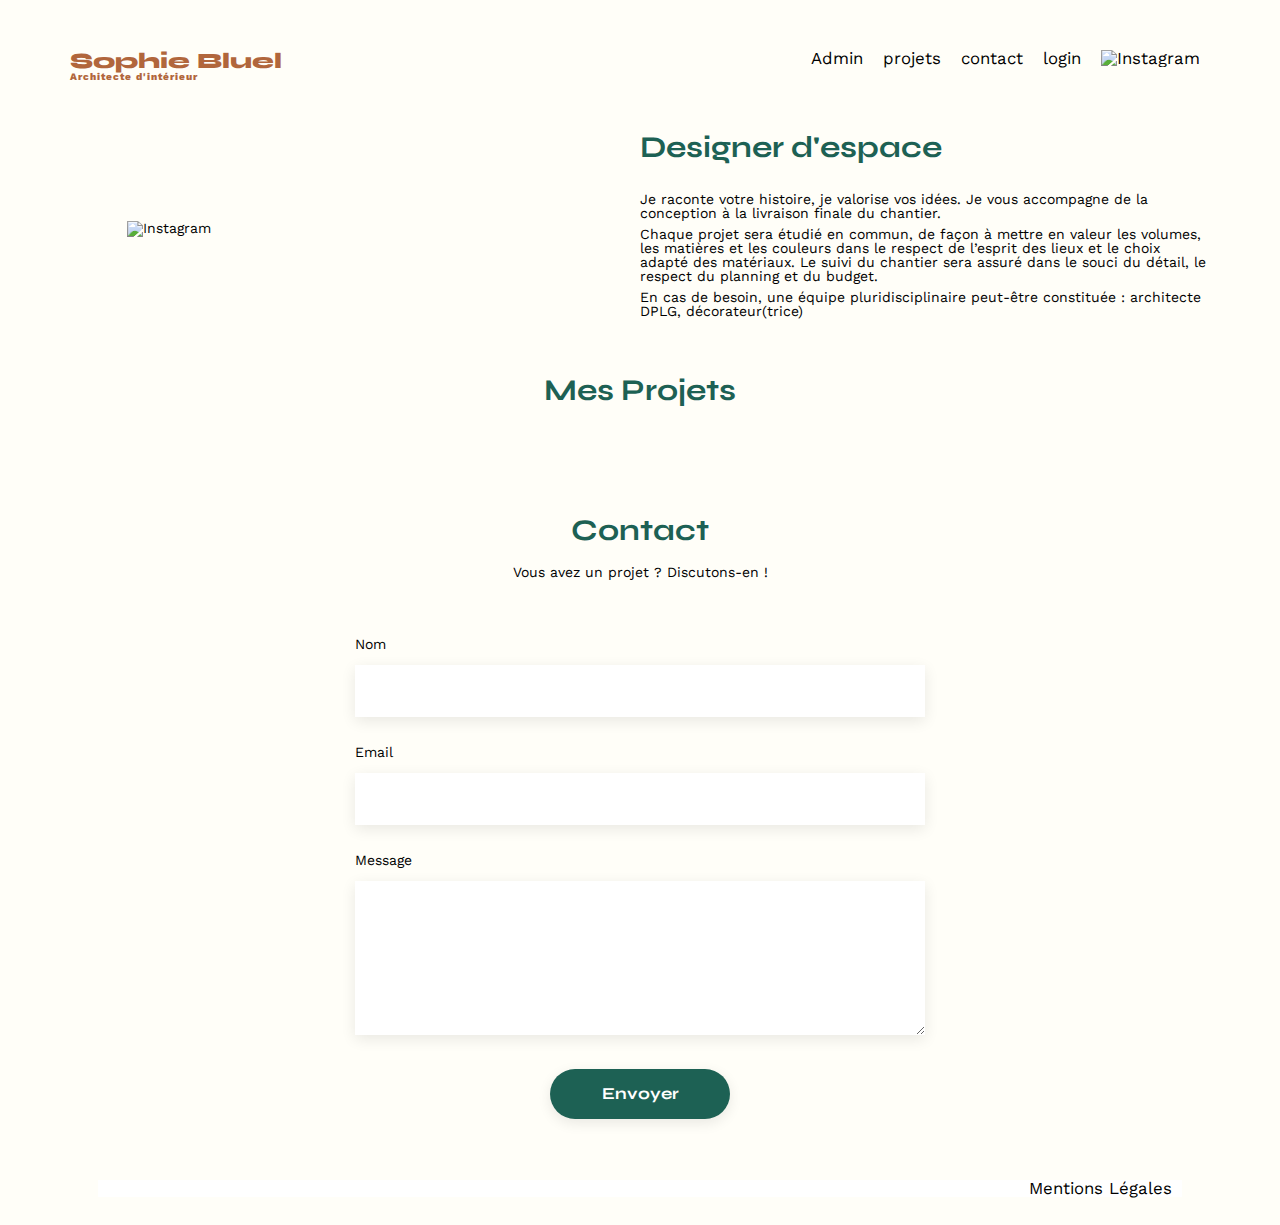
==== FrontEnd/index.html @ a5738b1d "Ajout des projets et boutons filtres depuis l'API" ====
<!DOCTYPE html>
<html lang="fr">
    <head>
        <meta charset="UTF-8" />
        <title>Sophie Bluel - Architecte d'intérieur</title>
        <meta name="viewport" content="width=device-width, initial-scale=1.0" />
        <link rel="preconnect" href="https://fonts.googleapis.com" />
        <link rel="preconnect" href="https://fonts.gstatic.com" crossorigin />
        <link href="https://fonts.googleapis.com/css2?family=Syne:wght@700;800&family=Work+Sans&display=swap" rel="stylesheet" />
        <meta name="description" content="" />
        <link rel="stylesheet" href="./assets/style.css" />
		<!-- <script> scr="./script.js" </script> -->
    </head>
    <body>
        <header>
            <h1>Sophie Bluel <span>Architecte d'intérieur</span></h1>
            <nav>
                <ul>
                    <li><a href="edit.html">Admin</a></li>
                    <li>projets</li>
                    <li>contact</li>
                    <li><a href="login.html">login</a></li>
                    <li><img src="./assets/icons/instagram.png" alt="Instagram" /></li>
                </ul>
            </nav>
        </header>
        <main>
            <section id="introduction">
                <figure>
                    <img src="./assets/images/sophie-bluel.png" alt="Instagram" />
                </figure>
                <article>
                    <h2>Designer d'espace</h2>
                    <p>Je raconte votre histoire, je valorise vos idées. Je vous accompagne de la conception à la livraison finale du chantier.</p>
                    <p>
                        Chaque projet sera étudié en commun, de façon à mettre en valeur les volumes, les matières et les couleurs dans le respect de
                        l’esprit des lieux et le choix adapté des matériaux. Le suivi du chantier sera assuré dans le souci du détail, le respect du
                        planning et du budget.
                    </p>
                    <p>En cas de besoin, une équipe pluridisciplinaire peut-être constituée : architecte DPLG, décorateur(trice)</p>
                </article>
            </section>
            <section id="portfolio">
                <h2>Mes Projets</h2>
				<div class="btn"></div>
                <div class="gallery"></div>
            </section>
            <section id="contact">
                <h2>Contact</h2>
                <p>Vous avez un projet ? Discutons-en !</p>
                <form action="#" method="post">
                    <label for="name">Nom</label>
                    <input type="text" name="name" id="name" />
                    <label for="email">Email</label>
                    <input type="email" name="email" id="email" />
                    <label for="message">Message</label>
                    <textarea name="message" id="message" cols="30" rows="10"></textarea>
                    <input type="submit" value="Envoyer" />
                </form>
            </section>
        </main>

        <footer>
            <nav>
                <ul>
                    <li>Mentions Légales</li>
                </ul>
            </nav>
        </footer>
		<script src="./script.js" defer></script>
    </body>
</html>
---- FrontEnd/assets/style.css ----
/* http://meyerweb.com/eric/tools/css/reset/
   v2.0 | 20110126
   License: none (public domain)
*/

:root {
	--main-color: #FFFEF8
}


html, body, div, span, applet, object, iframe,
h1, h2, h3, h4, h5, h6, p, blockquote, pre,
a, abbr, acronym, address, big, cite, code,
del, dfn, em, img, ins, kbd, q, s, samp,
small, strike, strong, sub, sup, tt, var,
b, u, i, center,
dl, dt, dd, ol, ul, li,
fieldset, form, label, legend,
table, caption, tbody, tfoot, thead, tr, th, td,
article, aside, canvas, details, embed,
figure, figcaption, footer, header, hgroup,
menu, nav, output, ruby, section, summary,
time, mark, audio, video {
	margin: 0;
	padding: 0;
	border: 0;
	font-size: 100%;
	font: inherit;
	vertical-align: baseline;
}
/* HTML5 display-role reset for older browsers */
article, aside, details, figcaption, figure,
footer, header, hgroup, menu, nav, section {
	display: block;
}
body {
	line-height: 1;
	background-color: var(--main-color);
}
ol, ul {
	list-style: none;
}
blockquote, q {
	quotes: none;
}
blockquote:before, blockquote:after,
q:before, q:after {
	content: '';
	content: none;
}
table {
	border-collapse: collapse;
	border-spacing: 0;
}
/** end reset css**/
body {
	max-width: 1140px;
	margin:auto;
	font-family: 'Work Sans' ;
	font-size: 14px;
}
header {
	display: flex;
	justify-content: space-between;
	margin: 50px 0
}
section {
	margin: 50px 0
}

h1{
	display: flex;
	flex-direction: column;
	font-family: 'Syne';
	font-size: 22px;
	font-weight: 800;
	color: #B1663C
}

h1 > span {
	font-family: 'Work Sans';
	font-size:10px;
	letter-spacing: 0.1em;
;
}

h2{
	font-family: 'Syne';
	font-weight: 700;
	font-size: 30px;
	color: #1D6154
}
nav ul {
	display: flex;
	align-items: center;
	list-style-type: none;

}
nav li {
	padding: 0 10px;
	font-size: 1.2em;
}

nav a {
	color: inherit;
	text-decoration: none;
}

li:hover {
	color: #B1663C;
}
#introduction {
	display: flex;
	align-items: center;
}
#introduction figure {
	flex: 1
}
#introduction img {
	display: block;
	margin: auto;
	width: 80%;
}

#introduction article {
	flex: 1
}
#introduction h2 {
	margin-bottom: 1em;
}

#introduction p {
	margin-bottom: 0.5em;
}
#portfolio h2 {
	text-align: center;
	margin-bottom: 1em;
}
.btn {
	display: flex;
	flex-direction: row;
	justify-content: center;
	gap: 2em;
	margin-bottom: 30px;
}
.btn button {
	font-family: 'Syne';
	font-weight: 700;
	/* color: #1D6154; */
	height: 37px;
	width: auto;
	text-align: center;
	border-radius: 60px ;
	/* border-color: none; */
}
.btnSelect {
	color: white;
	background-color: #1D6154;
}
.gallery {
	width: 100%;
	display: grid;
	grid-template-columns: 1fr 1fr 1fr;
	grid-column-gap: 20px;
	grid-row-gap: 20px;
}

.gallery img {
	width: 100%;

}
#contact {
	width: 50%;
	margin: auto;
}
#contact > * {
	text-align: center;

}
#contact h2{
	margin-bottom: 20px;
}
#contact form {
	text-align: left;
	margin-top:30px;
	display: flex;
	flex-direction: column;
}

#contact input {
	height: 50px;
	font-size: 1.2em;
	border: none;
	box-shadow: 0px 4px 14px rgba(0, 0, 0, 0.09);
}
#contact label {
	margin: 2em 0 1em 0;
}
#contact textarea {
	border: none;
	box-shadow: 0px 4px 14px rgba(0, 0, 0, 0.09);
}

input[type="submit"]{
	font-family: 'Syne';
	font-weight: 700;
	color: white;
	background-color: #1D6154;
	margin : 2em auto ;
	width: 180px;
	text-align: center;
	border-radius: 60px ;
}

footer nav ul {
	background-color: white;
	display: flex;
	justify-content: flex-end;
	margin: 2em
}
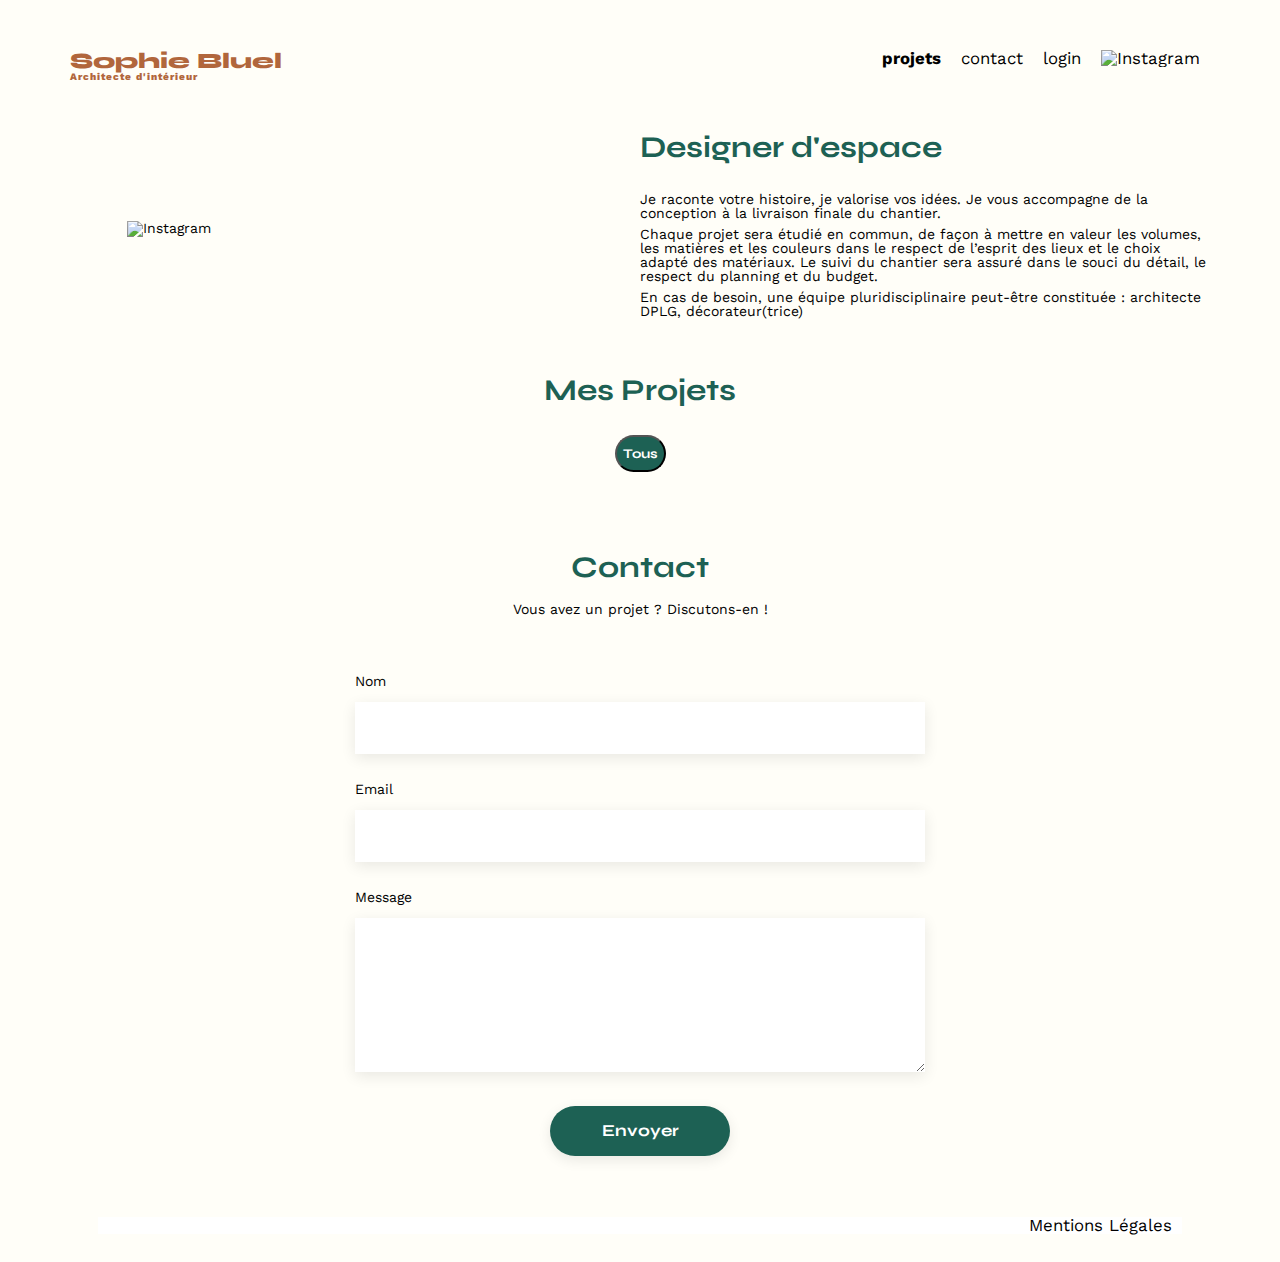
==== commit 1f504470: "Modification de l'ajout des projets sur la page / Ajout des boutons de filtre des projets" ====
--- a/FrontEnd/index.html
+++ b/FrontEnd/index.html
@@ -16,8 +16,7 @@
             <h1>Sophie Bluel <span>Architecte d'intérieur</span></h1>
             <nav>
                 <ul>
-                    <li><a href="edit.html">Admin</a></li>
-                    <li>projets</li>
+                    <li class="gras">projets</li>
                     <li>contact</li>
                     <li><a href="login.html">login</a></li>
                     <li><img src="./assets/icons/instagram.png" alt="Instagram" /></li>
@@ -42,7 +41,12 @@
             </section>
             <section id="portfolio">
                 <h2>Mes Projets</h2>
-				<div class="btn"></div>
+				<div class="btn">
+                    <!-- <button id="buttonFilter0" class="btnSelect">Tous</button>
+                    <button id="buttonFilter1">Objets</button>
+                    <button id="buttonFilter2">Appartements</button>
+                    <button id="buttonFilter3">Hôtels & restaurents</button> -->
+                </div>
                 <div class="gallery"></div>
             </section>
             <section id="contact">
--- a/FrontEnd/assets/style.css
+++ b/FrontEnd/assets/style.css
@@ -7,6 +7,9 @@
 	--main-color: #FFFEF8
 }
 
+.gras {
+    font-weight: bold;
+}
 
 html, body, div, span, applet, object, iframe,
 h1, h2, h3, h4, h5, h6, p, blockquote, pre,
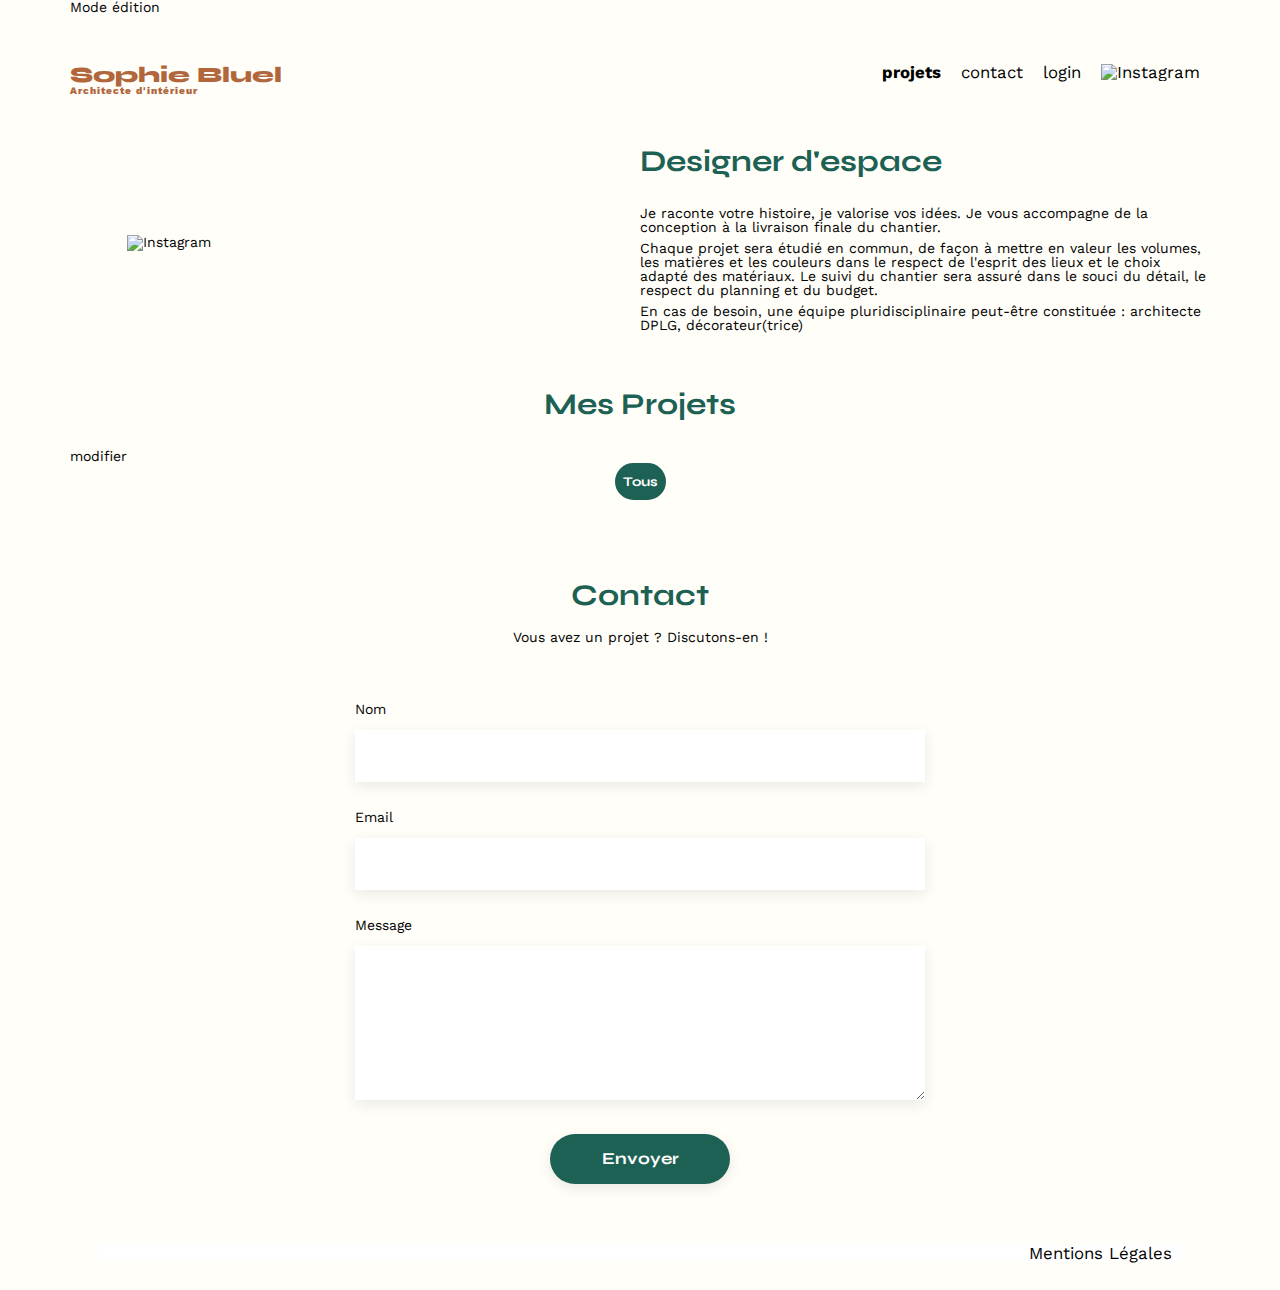
==== commit 463b838d: "Ajout de la modal fonctionnelle" ====
--- a/FrontEnd/index.html
+++ b/FrontEnd/index.html
@@ -8,10 +8,63 @@
         <link rel="preconnect" href="https://fonts.gstatic.com" crossorigin />
         <link href="https://fonts.googleapis.com/css2?family=Syne:wght@700;800&family=Work+Sans&display=swap" rel="stylesheet" />
         <meta name="description" content="" />
+        <link
+            rel="stylesheet"
+            href="https://cdnjs.cloudflare.com/ajax/libs/font-awesome/6.2.1/css/all.min.css"
+            integrity="sha512-MV7K8+y+gLIBoVD59lQIYicR65iaqukzvf/nwasF0nqhPay5w/9lJmVM2hMDcnK1OnMGCdVK+iQrJ7lzPJQd1w=="
+            crossorigin="anonymous"
+            referrerpolicy="no-referrer"
+        />
         <link rel="stylesheet" href="./assets/style.css" />
-		<!-- <script> scr="./script.js" </script> -->
+        <link rel="stylesheet" href="./assets/login.css" />
+
     </head>
     <body>
+        <dialog class="modal" id="modalDelete">
+            <div id="modalSettingDelete">
+                <p class="modalTitre">Galerie photo</p>
+                <i id="closeModalDelete" class="fa-solid fa-x"></i>
+                <div id="listWorks"></div>
+                <s> </s>
+                <button id="openModalAdd" class="btnModal">Ajouter une photo</button>
+            </div>
+        </dialog>
+        <dialog class="modal" id="modalAdd">
+            <div id="modalSettingAdd">
+                <i id="returnModal" class="fa-solid fa-arrow-left"></i>
+                <p class="modalTitre">Ajout photo</p>
+                <i id="closeModalAdd" class="fa-solid fa-x"></i>
+                <form action="">
+                    <div class="addImgModal">
+                        <i class="fa-regular fa-image"></i>
+                        <button class="btnAddImgWorks">
+                            <input type="file" name="image" id="image" accept=".jpg, .png"/>
+                            + Ajouter photo
+                        </button>
+                        <p>jpg. png : 4mo max</p>
+                        <div id="imgPreviewDiv">
+                            <img id="imgPreview" src="" alt="Aperçu de l'image" />
+                        </div>
+                    </div>
+                    <label for="title">Titre</label>
+                    <input type="text" name="title" id="title" required="required"/>
+                    <label for="password">Catégorie</label>
+                    <select name="category" id="category" required>
+                        <option value=""></option>
+                        <option value="1">Objets</option>
+                        <option value="2">Appartement</option>
+                        <option value="3">Hôtels & Restaurant</option>
+                    </select>
+                </form>
+                <s> </s>
+                <button id="btnSubmit" type="button" class="btnModal">Ajouter une photo</button>
+            </div>
+        </dialog>
+
+        <div id="edit-bar" class="edit-bar hidden">
+            <i id="edit-mod" class="fa-regular fa-pen-to-square"></i>
+            <p>Mode édition</p>
+        </div>
         <header>
             <h1>Sophie Bluel <span>Architecte d'intérieur</span></h1>
             <nav>
@@ -30,23 +83,26 @@
                 </figure>
                 <article>
                     <h2>Designer d'espace</h2>
-                    <p>Je raconte votre histoire, je valorise vos idées. Je vous accompagne de la conception à la livraison finale du chantier.</p>
                     <p>
-                        Chaque projet sera étudié en commun, de façon à mettre en valeur les volumes, les matières et les couleurs dans le respect de
-                        l’esprit des lieux et le choix adapté des matériaux. Le suivi du chantier sera assuré dans le souci du détail, le respect du
-                        planning et du budget.
+                        Je raconte votre histoire, je valorise vos idées. Je vous accompagne de la conception à la livraison finale du chantier.
+                    </p>
+                    <p>
+                        Chaque projet sera étudié en commun, de façon à mettre en valeur les volumes, les matières et les couleurs dans le
+                        respect de l'esprit des lieux et le choix adapté des matériaux. Le suivi du chantier sera assuré dans le souci du détail,
+                        le respect du planning et du budget.
                     </p>
                     <p>En cas de besoin, une équipe pluridisciplinaire peut-être constituée : architecte DPLG, décorateur(trice)</p>
                 </article>
             </section>
             <section id="portfolio">
-                <h2>Mes Projets</h2>
-				<div class="btn">
-                    <!-- <button id="buttonFilter0" class="btnSelect">Tous</button>
-                    <button id="buttonFilter1">Objets</button>
-                    <button id="buttonFilter2">Appartements</button>
-                    <button id="buttonFilter3">Hôtels & restaurents</button> -->
+                <div class="center">
+                    <h2>Mes Projets</h2>
+                    <div id="edit" class="edit hidden">
+                        <i class="fa-regular fa-pen-to-square"></i>
+                        <p>modifier</p>
+                    </div>
                 </div>
+                <div class="btn"></div>
                 <div class="gallery"></div>
             </section>
             <section id="contact">
@@ -71,6 +127,7 @@
                 </ul>
             </nav>
         </footer>
-		<script src="./script.js" defer></script>
+        <script src="./works.js" defer></script>
+        <script src="./edit.js" defer></script>
     </body>
 </html>
--- a/FrontEnd/assets/style.css
+++ b/FrontEnd/assets/style.css
@@ -4,7 +4,8 @@
 */
 
 :root {
-	--main-color: #FFFEF8
+	--main-color: #FFFEF8;;
+	--bg-color: #1D6154;
 }
 
 .gras {
@@ -146,19 +147,30 @@
 	gap: 2em;
 	margin-bottom: 30px;
 }
-.btn button {
+button {
 	font-family: 'Syne';
 	font-weight: 700;
-	/* color: #1D6154; */
+	color: var(--bg-color);
 	height: 37px;
 	width: auto;
+	background-color: white;
 	text-align: center;
 	border-radius: 60px ;
+	cursor: pointer;
+	border: 2px solid;
 	/* border-color: none; */
+
+	&:hover {
+		transition: 0.6s;
+		color: white;
+		background-color: var(--bg-color);
+		border-color: var(--bg-color);
+	}
 }
 .btnSelect {
 	color: white;
-	background-color: #1D6154;
+	background-color: var(--bg-color);
+	border-color: var(--bg-color);
 }
 .gallery {
 	width: 100%;
@@ -222,3 +234,217 @@
 	margin: 2em
 }
 
+
+
+/*************** MODAL ***************/
+.modal {
+	padding: 3em;
+	border: none;
+	border-radius: 10px;
+	background-color: rgba(0, 0, 0, 0.7);
+}
+
+/*************** MODAL DELETE ***************/
+#modalSettingDelete {
+	display: flex;
+	flex-direction: column;
+	justify-content: center;
+	align-items: center;
+	width: 630px;
+	gap: 4em;
+}
+
+#modalSettingDelete .modalTitre {
+	color: #000;
+	text-align: center;
+	font-family: "Work Sans";
+	font-size: 26px;
+	font-style: normal;
+	font-weight: 400;
+	line-height: normal;
+	font-weight: bold;
+}
+
+#modalSettingDelete div {
+	display: grid;
+	grid-template-columns: repeat(5, 1fr);
+	grid-gap: 30px 10px;
+	
+}
+
+#modalSettingDelete img {
+	width: 78px;
+}
+
+#modalSettingDelete article {
+	position: relative;
+}
+
+#modalSettingDelete .fa-trash-can {
+	cursor: pointer;
+	position: absolute;
+	text-align: center;
+	padding-top: 4px;
+	top: 7px;
+	right: 7px;
+	color: white;
+	background-color: black;
+	width: 20px;
+	height: 20px;
+}
+
+
+/*************** MODAL ADD ***************/
+#modalSettingAdd {
+	display: flex;
+	flex-direction: column;
+	justify-content: center;
+	align-items: center;
+	width: 630px;
+	gap: 4em;
+}
+
+#modalSettingAdd .modalTitre {
+	color: #000;
+	text-align: center;
+	font-family: "Work Sans";
+	font-size: 26px;
+	font-style: normal;
+	font-weight: 400;
+	line-height: normal;
+	font-weight: bold;
+}
+
+#modalSettingAdd .addImgModal {
+	padding: 2em;
+	width: 420px;
+	/* height: 169px; */
+	background-color: #E8F1F6;
+	border-radius: 4px;
+	display: flex;
+	flex-direction: column;
+	justify-content: center;
+	align-items: center;
+	gap: 1em;
+	position: relative;
+
+}
+
+.addImgModal .fa-image {
+	color: #B9C5CC;
+	font-size: 80px;
+}
+
+.addImgModal button {
+	color: #306685;
+	background-color: #B9C5CC;
+	position: relative;
+	border: none;
+	padding: 0 2em;
+}
+
+
+
+
+
+
+
+
+
+
+
+#imgPreviewDiv {
+    position: absolute; 
+    top: 0;
+    left: 0;
+    right: 0;
+    bottom: 0;
+    display: flex;
+    justify-content: center;
+    align-items: center;
+    z-index: 0; /
+}
+
+#imgPreview {
+    max-width: 100%; 
+    max-height: 100%; 
+}
+
+
+
+
+
+
+
+
+
+
+
+
+
+
+
+
+
+
+
+
+
+.addImgModal input {
+	z-index: 1;
+	opacity: 0;
+	position: absolute;
+}
+
+#modalSettingAdd form {
+	text-align: left;
+	margin-top:30px;
+	display: flex;
+	flex-direction: column;
+}
+
+#modalSettingAdd input {
+	height: 50px;
+	font-size: 1.2em;
+	border: none;
+	/* cursor: pointer; */
+	box-shadow: 0px 4px 14px rgba(0, 0, 0, 0.09);
+}
+
+#modalSettingAdd select {
+	height: 50px;
+	font-size: 1.2em;
+	border: none;
+	/* cursor: pointer; */
+	box-shadow: 0px 4px 14px rgba(0, 0, 0, 0.09);
+}
+#modalSettingAdd label {
+	margin: 2em 0 1em 0;
+}
+
+
+.fa-x {
+	font-size: 20px;
+	font-weight: bold;
+	position: absolute;
+	right: 20px;
+	top: 20px;
+	cursor: pointer;
+}
+
+.fa-arrow-left {
+	font-size: 20px;
+	font-weight: bold;
+	position: absolute;
+	left: 20px;
+	top: 20px;
+	cursor: pointer;
+}
+
+.btnModal {
+	width: 237px;
+	border: none;
+	color: white;
+	background-color: var(--bg-color);
+	border-color: var(--bg-color);
+}--- a/FrontEnd/assets/login.css
+++ b/FrontEnd/assets/login.css
@@ -0,0 +1,43 @@
+
+
+/* body {
+    height: 100ch;
+} */ 
+
+#login {
+	width: 50%;
+    height: 100vh;
+	margin: auto;
+	text-align: center;
+}
+#login > * {
+	text-align: center;   
+}
+#login h2{
+	margin-bottom: 20px;
+}
+#login form {
+	text-align: left;
+	margin-top:30px;
+	display: flex;
+	flex-direction: column;
+}
+
+#login input {
+	height: 50px;
+	font-size: 1.2em;
+	border: none;
+	/* cursor: pointer; */
+	box-shadow: 0px 4px 14px rgba(0, 0, 0, 0.09);
+}
+#login label {
+	margin: 2em 0 1em 0;
+}
+#login textarea {
+	border: none;
+	box-shadow: 0px 4px 14px rgba(0, 0, 0, 0.09);
+}
+
+#login a {
+    color: inherit;
+}